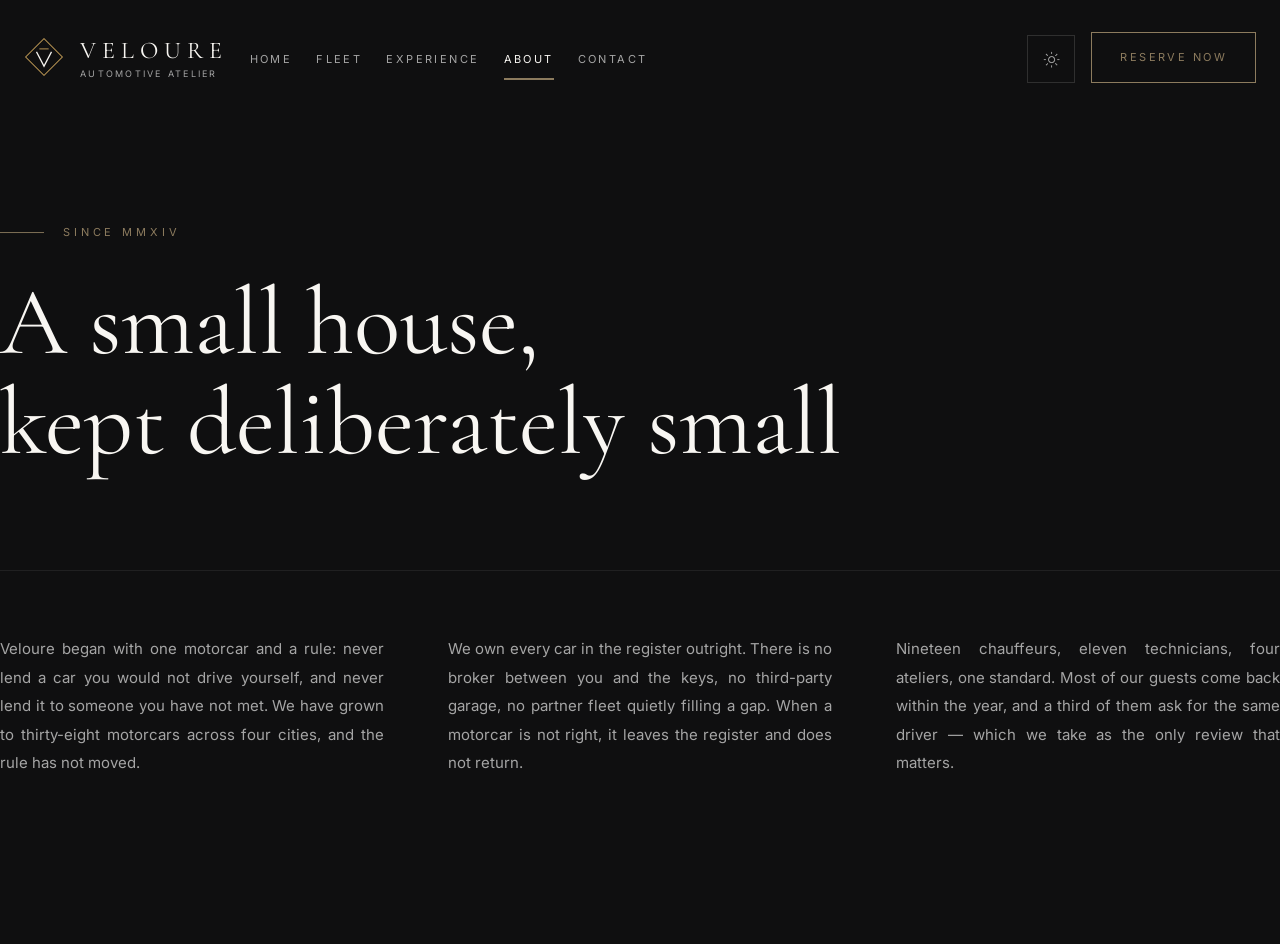
==== src/About.html @ b853f7d9 "Add About page with header, navigation, and introductory content" ====
<!doctype html>
<html lang="en">
  <head>
    <meta charset="UTF-8" />
    <meta name="viewport" content="width=device-width, initial-scale=1.0" />

    <link href="./output.css" rel="stylesheet" />

    <link rel="preconnect" href="https://fonts.googleapis.com" />
    <link rel="preconnect" href="https://fonts.gstatic.com" crossorigin />

    <link
      href="https://fonts.googleapis.com/css2?family=Cormorant+Garamond:ital,wght@0,300..700;1,300..700&family=Inter:ital,opsz,wght@0,14..32,100..900;1,14..32,100..900&display=swap"
      rel="stylesheet"
    />

    <title>Experience</title>
  </head>

  <body class="bg-background text-text font-Inter">
    <header
      class="relative min-h-[80vh] "
    >
      <div id="siteNav" class="site-nav">
        <div class="container mx-auto flex items-center px-6">
          <div class="logo">
            <a href="#" class="flex items-center gap-3 lg:gap-4">
              <img
                src="../assets/v-logo.png"
                alt="Veloure Logo"
                class="w-8 h-8 lg:w-10 lg:h-10"
              />

              <div class="flex flex-col">
                <span
                  class="font-display text-xl lg:text-2xl tracking-[0.25em] text-text"
                >
                  VELOURE
                </span>

                <span
                  class="text-[8px] lg:text-[9px] tracking-[0.25em] uppercase text-muted lg:pr-8"
                >
                  Automotive Atelier
                </span>
              </div>
            </a>
          </div>
          <nav class="hidden lg:block">
            <ul class="flex items-center gap-6">
              <li><a href="#" class="nav-link">Home</a></li>
              <li><a href="#" class="nav-link">Fleet</a></li>
              <li><a href="#" class="nav-link">Experience</a></li>
              <li><a href="#" class="nav-link nav-link-active">About</a></li>
              <li><a href="#" class="nav-link">Contact</a></li>
            </ul>
          </nav>
          <div class="flex items-center lg:items-end ml-auto">
            <button class="ml-4 lg:ml-12">
              <img
                src="../assets/bright-icon.png"
                alt=""
                class="w-10 h-10 lg:w-12 lg:h-12"
              />
            </button>

            <button class="ml-2 lg:hidden">
              <img src="../assets/v-menu.png" alt="Menu" class="w-10 h-10" />
            </button>

            <button
              class="hidden lg:block ml-4 text-line tracking-[0.22em] uppercase text-[11px] py-4 px-7 border border-line hover:bg-tint hover:scale-105 transition-transform duration-300"
            >
              Reserve Now
            </button>
          </div>
        </div>
      </div>

      <section
        class="hero container mx-auto flex flex-col text-text mt-48 lg:mt-56 px-6 xl:px-0"
      >
        <p class="text-[10px] sm:text-[11px] text-line uppercase pb-6 lg:pb-8">
          <span class="hidden sm:inline"> ———— </span>
          <span class="tracking-[0.2em] sm:tracking-[0.35em] sm:ml-4"
            >Since MMXIV</span
          >
        </p>

        <h1
          class="text-5xl sm:text-6xl md:text-7xl lg:text-8xl font-display leading-[1.05]"
        >
          A small house,
          <br />
          kept deliberately small
        </h1>

        <div
          class="grid gap-10 lg:gap-16 md:grid-cols-2 lg:grid-cols-3 mt-16 lg:mt-24 pt-14 lg:pt-16 border-t border-hair"
        >
          <p class="about-intro">
            Veloure began with one motorcar and a rule: never lend a car you
            would not drive yourself, and never lend it to someone you have not
            met. We have grown to thirty-eight motorcars across four cities, and
            the rule has not moved.
          </p>

          <p class="about-intro">
            We own every car in the register outright. There is no broker
            between you and the keys, no third-party garage, no partner fleet
            quietly filling a gap. When a motorcar is not right, it leaves the
            register and does not return.
          </p>

          <p class="about-intro md:col-span-2 lg:col-span-1">
            Nineteen chauffeurs, eleven technicians, four ateliers, one
            standard. Most of our guests come back within the year, and a third
            of them ask for the same driver — which we take as the only review
            that matters.
          </p>
        </div>
      </section>
    </header>
  </body>
</html>
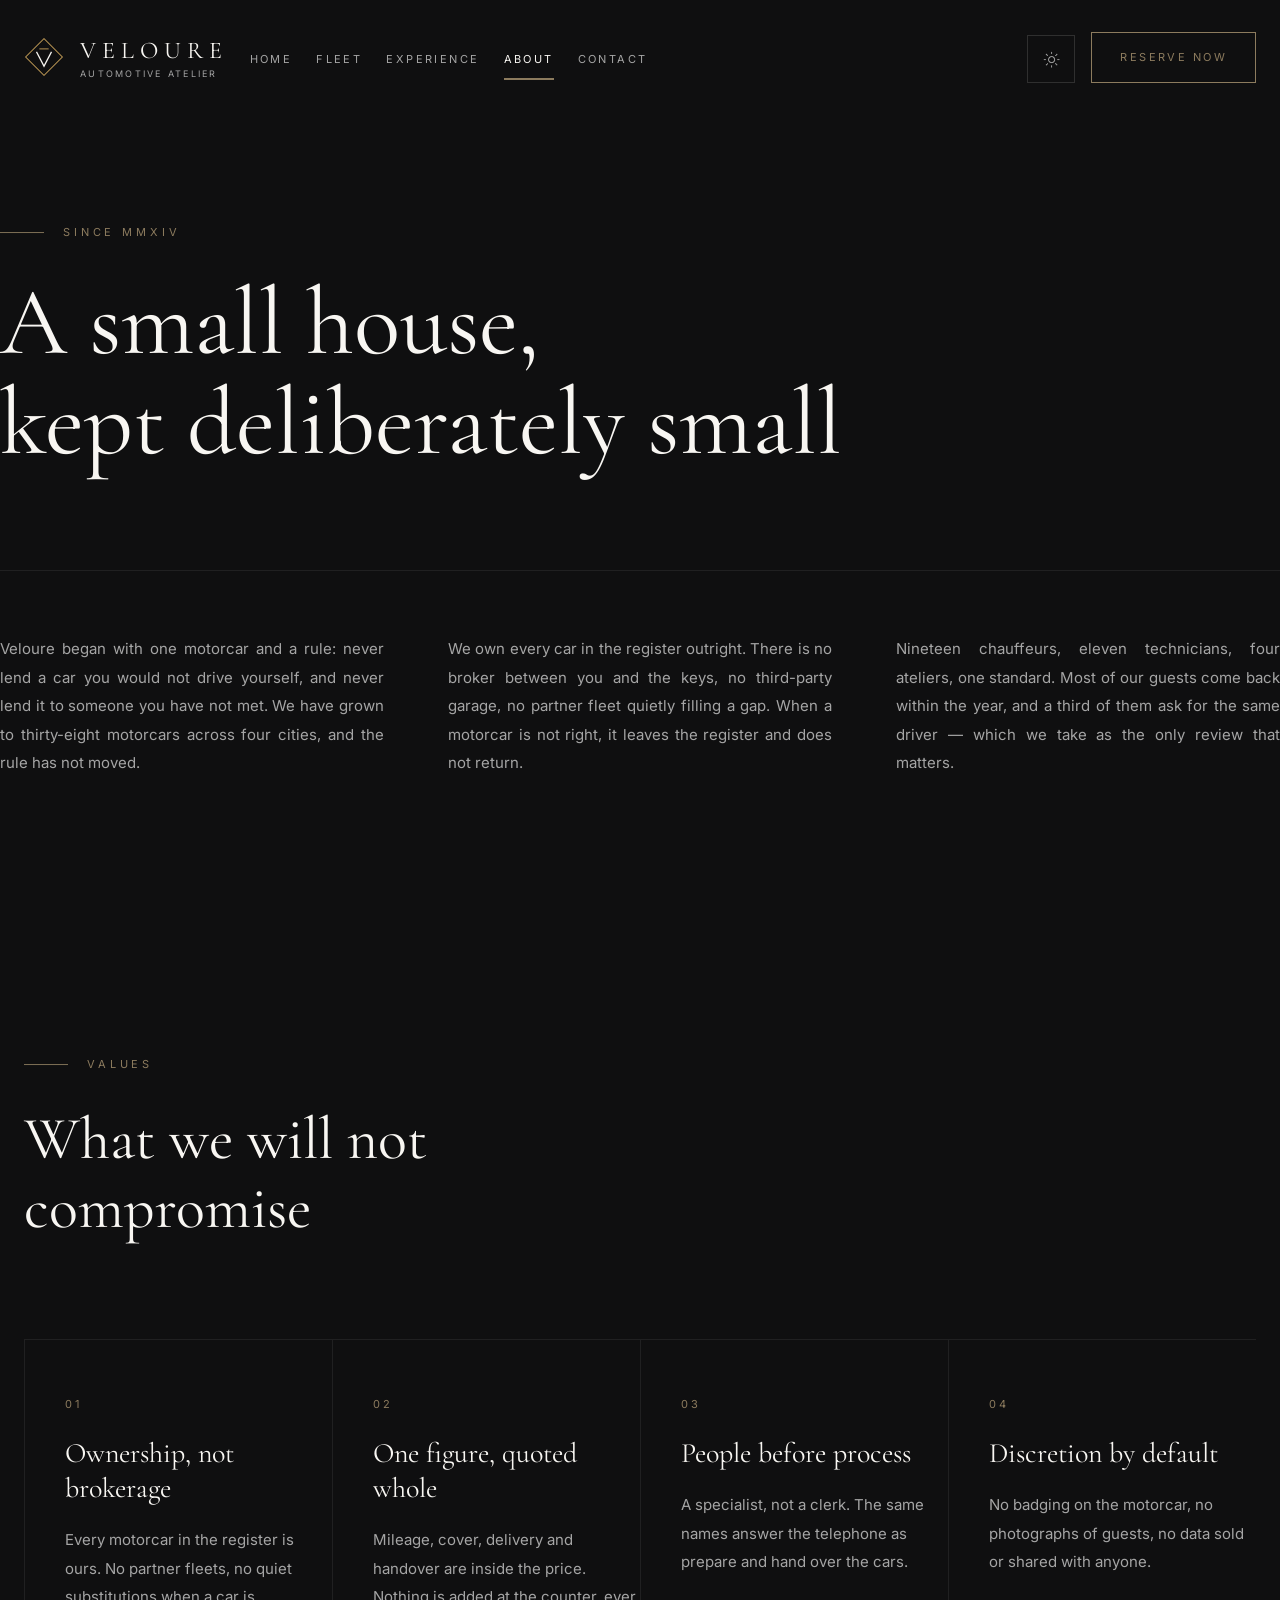
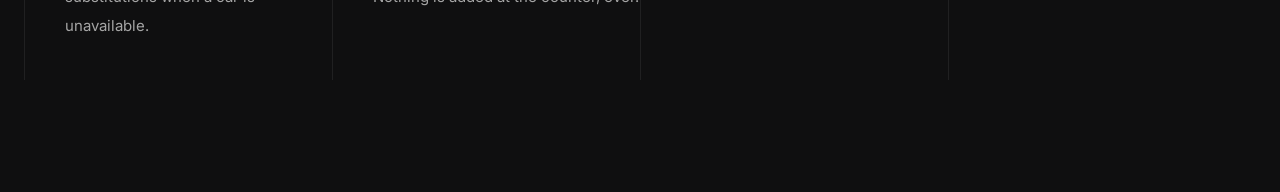
==== commit f7277d4e: "Add values section to About page" ====
--- a/src/About.html
+++ b/src/About.html
@@ -121,5 +121,64 @@
         </div>
       </section>
     </header>
+
+    <section class="values">
+      <div class="container mx-auto px-6 py-20 lg:py-28">
+        <p class="text-[10px] sm:text-[11px] text-line uppercase pb-6 lg:pb-8">
+          <span class="hidden sm:inline"> ———— </span>
+          <span class="tracking-[0.2em] sm:tracking-[0.35em] sm:ml-4"
+            >Values</span
+          >
+        </p>
+
+        <h2
+          class="font-display text-4xl sm:text-5xl lg:text-6xl leading-[1.15] max-w-2xl"
+        >
+          What we will not compromise
+        </h2>
+
+        <div class="grid sm:grid-cols-2 lg:grid-cols-4 mt-16 lg:mt-24">
+          <div class="value-card">
+            <p class="value-number">01</p>
+
+            <h3 class="value-title">Ownership, not brokerage</h3>
+
+            <p class="value-text">
+              Every motorcar in the register is ours. No partner fleets, no quiet substitutions when a car is unavailable.
+            </p>
+          </div>
+
+          <div class="value-card">
+            <p class="value-number">02</p>
+
+            <h3 class="value-title">One figure, quoted whole</h3>
+
+            <p class="value-text">
+              Mileage, cover, delivery and handover are inside the price. Nothing is added at the counter, ever.
+            </p>
+          </div>
+
+          <div class="value-card">
+            <p class="value-number">03</p>
+
+            <h3 class="value-title">People before process</h3>
+
+            <p class="value-text">
+              A specialist, not a clerk. The same names answer the telephone as prepare and hand over the cars.
+            </p>
+          </div>
+
+          <div class="value-card">
+            <p class="value-number">04</p>
+
+            <h3 class="value-title">Discretion by default</h3>
+
+            <p class="value-text">
+              No badging on the motorcar, no photographs of guests, no data sold or shared with anyone.
+            </p>
+          </div>
+        </div>
+      </div>
+    </section>
   </body>
 </html>
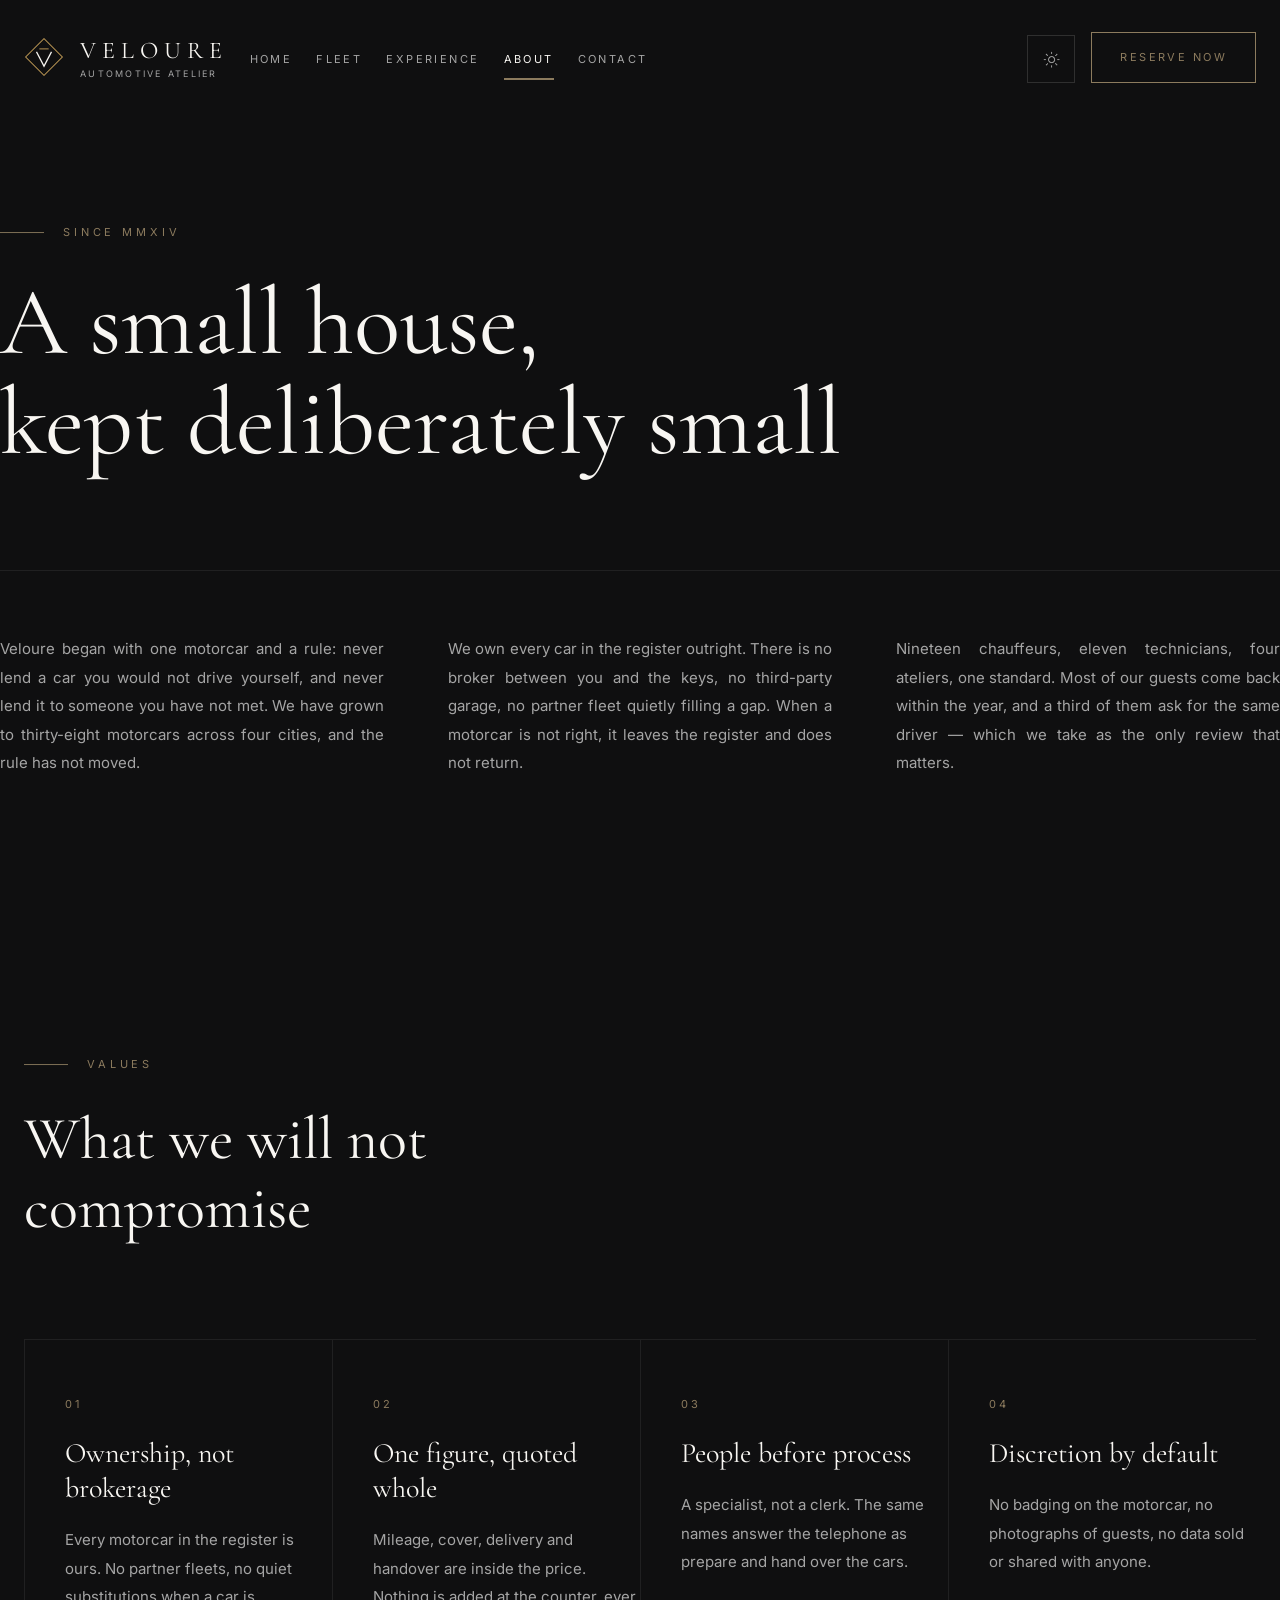
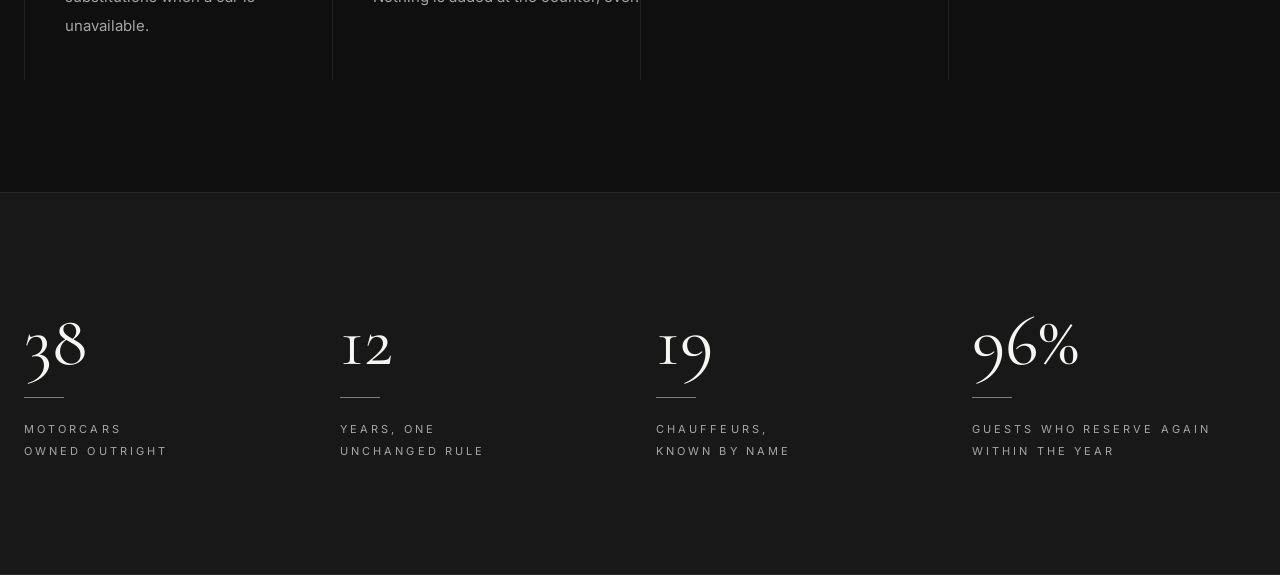
==== commit bf9e7326: "Add statistics section" ====
--- a/src/About.html
+++ b/src/About.html
@@ -180,5 +180,43 @@
         </div>
       </div>
     </section>
+
+    <section class="stats bg-surface border-y border-hair">
+      <div class="container mx-auto px-6 py-20 lg:py-28">
+        <div class="grid grid-cols-2 lg:grid-cols-4 gap-x-8 gap-y-14 lg:gap-y-0">
+          <div class="flex flex-col">
+            <p class="stat-figure">38</p>
+
+            <span class="stat-rule"></span>
+
+            <p class="stat-label">Motorcars<br />owned outright</p>
+          </div>
+
+          <div class="flex flex-col">
+            <p class="stat-figure">12</p>
+
+            <span class="stat-rule"></span>
+
+            <p class="stat-label">Years, one<br />unchanged rule</p>
+          </div>
+
+          <div class="flex flex-col">
+            <p class="stat-figure">19</p>
+
+            <span class="stat-rule"></span>
+
+            <p class="stat-label">Chauffeurs,<br />known by name</p>
+          </div>
+
+          <div class="flex flex-col">
+            <p class="stat-figure">96%</p>
+
+            <span class="stat-rule"></span>
+
+            <p class="stat-label">Guests who reserve again<br />within the year</p>
+          </div>
+        </div>
+      </div>
+    </section>
   </body>
 </html>
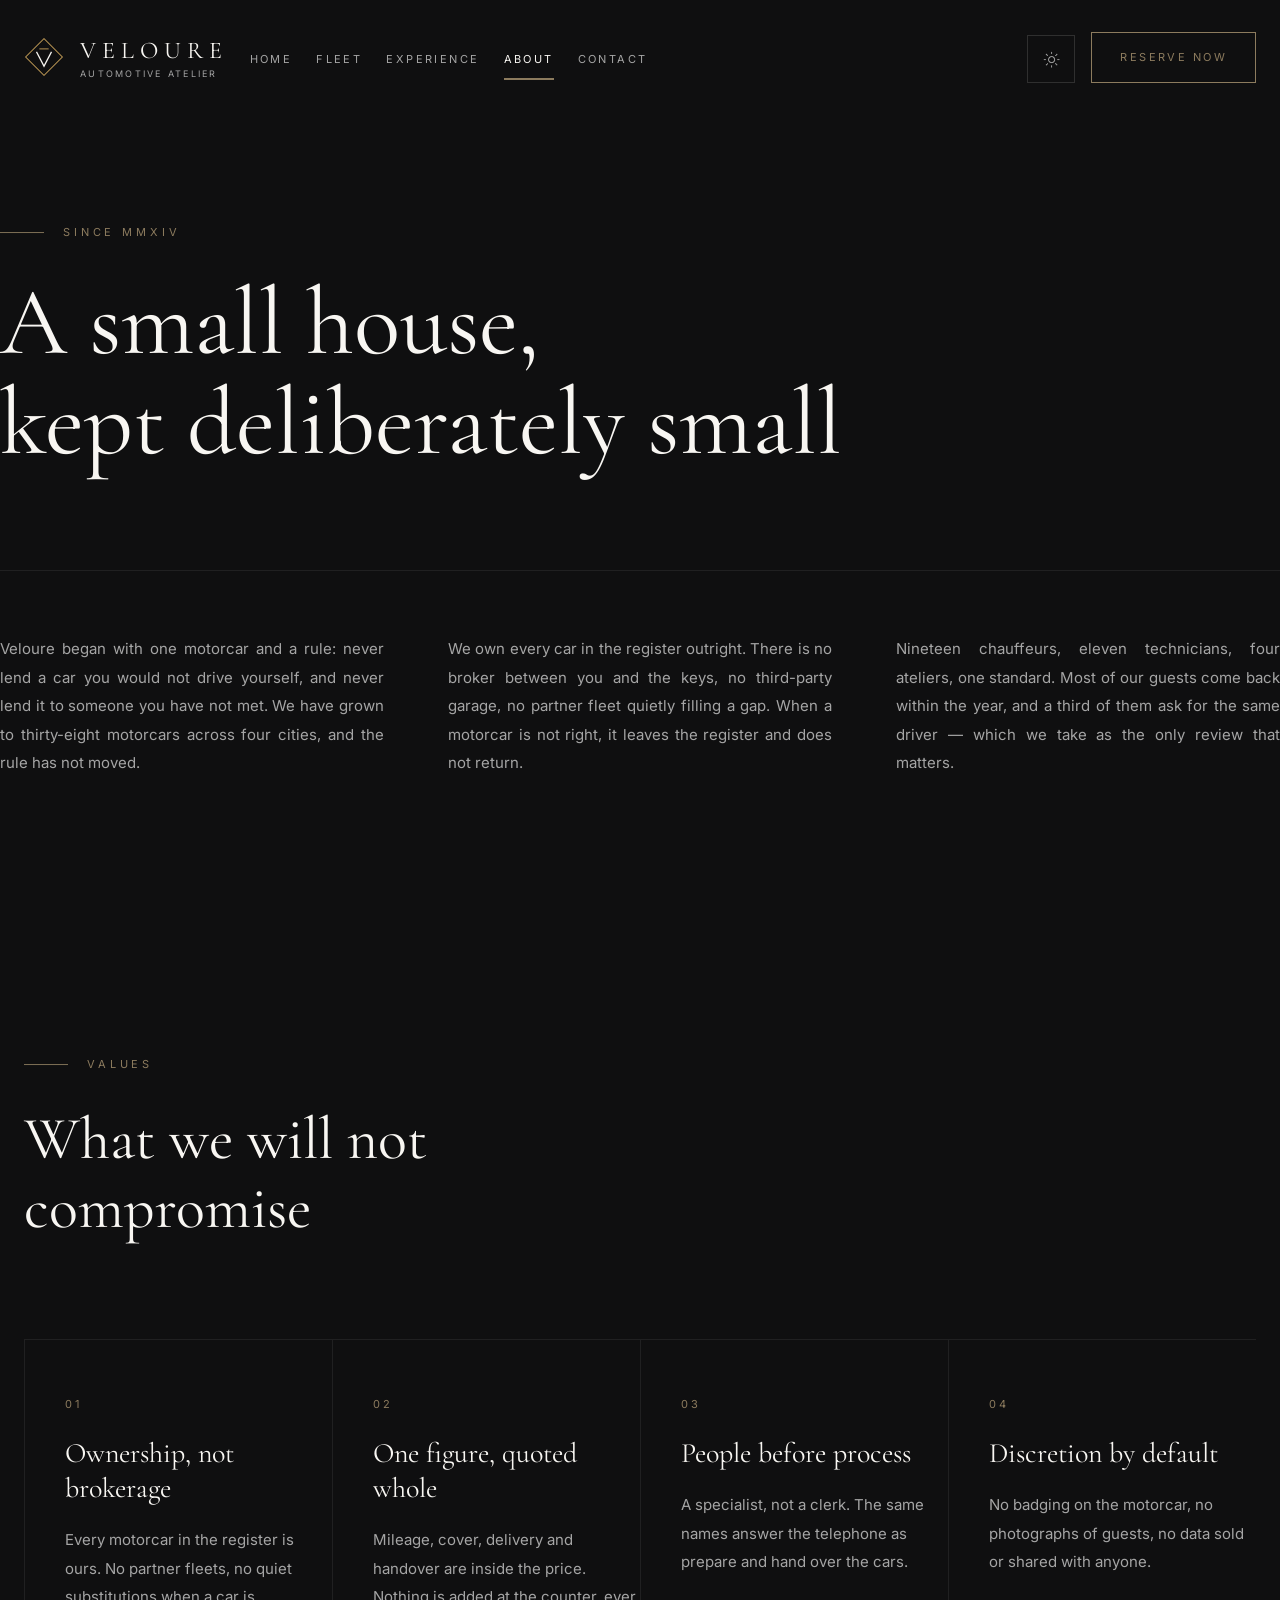
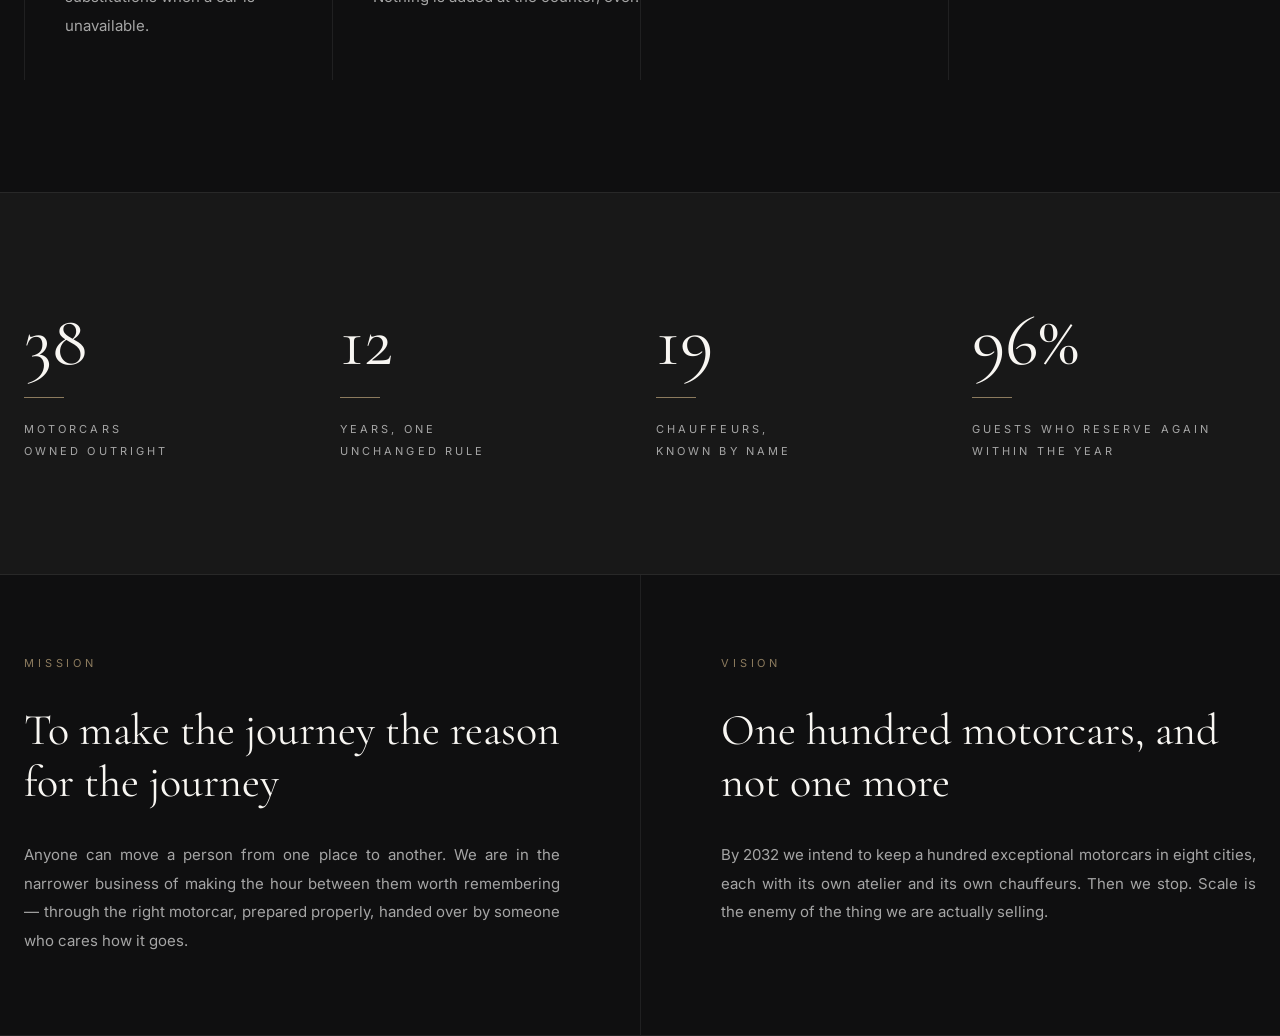
==== commit 28eb51d1: "Add mission and vision sections" ====
--- a/src/About.html
+++ b/src/About.html
@@ -218,5 +218,31 @@
         </div>
       </div>
     </section>
+
+    <section class="pillars border-b border-hair">
+      <div class="container mx-auto px-6">
+        <div class="grid lg:grid-cols-2">
+          <div class="pillar">
+            <p class="pillar-label">Mission</p>
+
+            <h2 class="pillar-title">To make the journey the reason for the journey</h2>
+
+            <p class="pillar-text">
+              Anyone can move a person from one place to another. We are in the narrower business of making the hour between them worth remembering — through the right motorcar, prepared properly, handed over by someone who cares how it goes.
+            </p>
+          </div>
+
+          <div class="pillar">
+            <p class="pillar-label">Vision</p>
+
+            <h2 class="pillar-title">One hundred motorcars, and not one more</h2>
+
+            <p class="pillar-text">
+              By 2032 we intend to keep a hundred exceptional motorcars in eight cities, each with its own atelier and its own chauffeurs. Then we stop. Scale is the enemy of the thing we are actually selling.
+            </p>
+          </div>
+        </div>
+      </div>
+    </section>
   </body>
 </html>
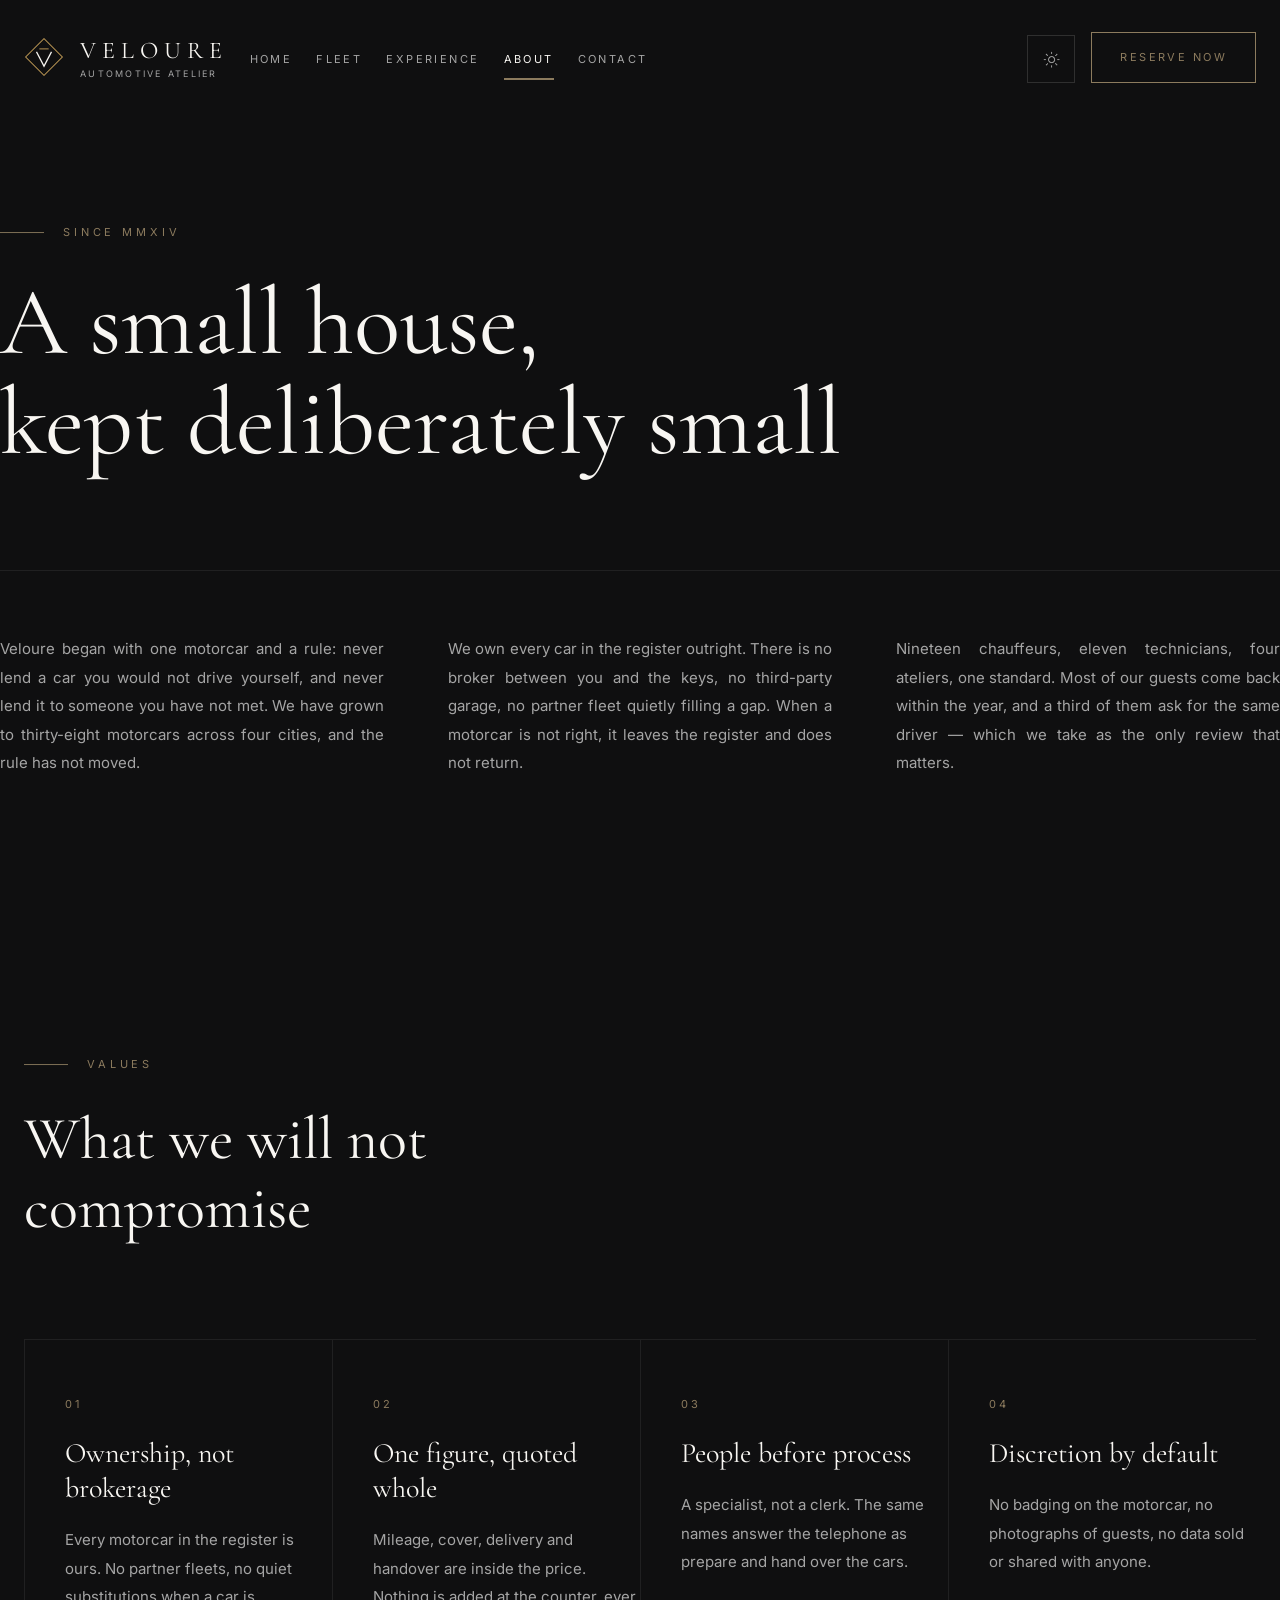
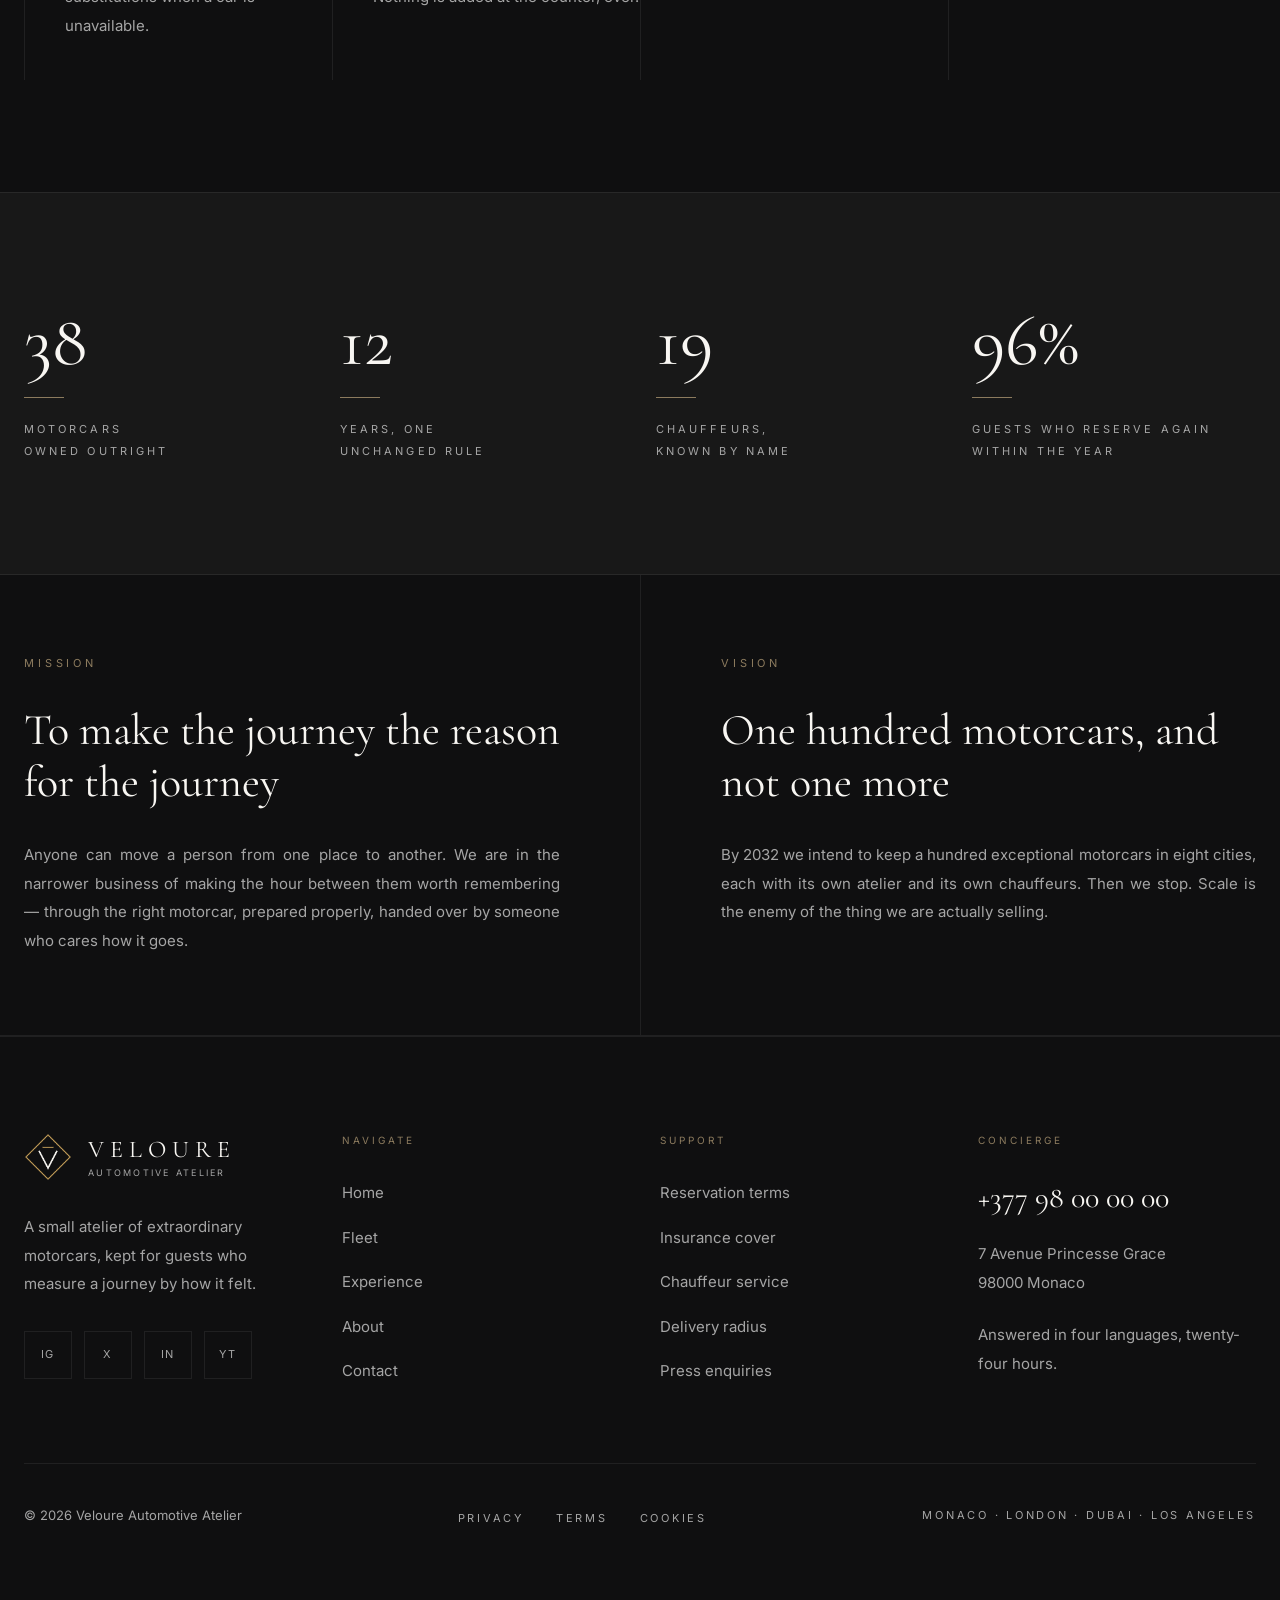
==== commit 74351ef2: "Update About page title and add footer section" ====
--- a/src/About.html
+++ b/src/About.html
@@ -14,7 +14,7 @@
       rel="stylesheet"
     />
 
-    <title>Experience</title>
+    <title>About Veloure</title>
   </head>
 
   <body class="bg-background text-text font-Inter">
@@ -244,5 +244,109 @@
         </div>
       </div>
     </section>
+
+            <footer class="border-t border-hair">
+      <div class="container mx-auto px-6 py-20 lg:py-24">
+        <div class="grid gap-14 sm:grid-cols-2 lg:grid-cols-4 lg:gap-10">
+          <div>
+            <a href="#" class="flex items-center gap-3 lg:gap-4">
+              <img
+                src="../assets/v-logo.png"
+                alt="Veloure Logo"
+                class="w-10 h-10 lg:w-12 lg:h-12"
+              />
+
+              <div class="flex flex-col">
+                <span
+                  class="font-display text-xl lg:text-2xl tracking-[0.25em] text-text"
+                >
+                  VELOURE
+                </span>
+
+                <span
+                  class="text-[8px] lg:text-[9px] tracking-[0.25em] uppercase text-muted"
+                >
+                  Automotive Atelier
+                </span>
+              </div>
+            </a>
+
+            <p class="text-[15px] leading-[1.9] text-muted pt-8">
+              A small atelier of extraordinary motorcars, kept for guests who
+              measure a journey by how it felt.
+            </p>
+
+            <ul class="flex items-center gap-3 pt-8">
+              <li><a href="#" class="footer-social" aria-label="Instagram">IG</a></li>
+              <li><a href="#" class="footer-social" aria-label="X">X</a></li>
+              <li><a href="#" class="footer-social" aria-label="LinkedIn">IN</a></li>
+              <li><a href="#" class="footer-social" aria-label="YouTube">YT</a></li>
+            </ul>
+          </div>
+
+          <div>
+            <h3 class="footer-heading">Navigate</h3>
+
+            <ul class="flex flex-col gap-5">
+              <li><a href="#" class="footer-link">Home</a></li>
+              <li><a href="#" class="footer-link">Fleet</a></li>
+              <li><a href="#" class="footer-link">Experience</a></li>
+              <li><a href="#" class="footer-link">About</a></li>
+              <li><a href="#" class="footer-link">Contact</a></li>
+            </ul>
+          </div>
+
+          <div>
+            <h3 class="footer-heading">Support</h3>
+
+            <ul class="flex flex-col gap-5">
+              <li><a href="#" class="footer-link">Reservation terms</a></li>
+              <li><a href="#" class="footer-link">Insurance cover</a></li>
+              <li><a href="#" class="footer-link">Chauffeur service</a></li>
+              <li><a href="#" class="footer-link">Delivery radius</a></li>
+              <li><a href="#" class="footer-link">Press enquiries</a></li>
+            </ul>
+          </div>
+
+          <div>
+            <h3 class="footer-heading">Concierge</h3>
+
+            <a
+              href="tel:+37798000000"
+              class="font-display text-2xl lg:text-3xl text-text hover:text-line transition-colors duration-300"
+            >
+              +377 98 00 00 00
+            </a>
+
+            <address class="not-italic text-[15px] leading-[1.9] text-muted pt-6">
+              7 Avenue Princesse Grace<br />
+              98000 Monaco
+            </address>
+
+            <p class="text-[15px] leading-[1.9] text-muted pt-6">
+              Answered in four languages, twenty-four hours.
+            </p>
+          </div>
+        </div>
+
+        <div
+          class="flex flex-col lg:flex-row lg:items-center lg:justify-between gap-8 border-t border-hair mt-16 lg:mt-20 pt-10"
+        >
+          <p class="text-[13px] text-muted">
+            &copy; 2026 Veloure Automotive Atelier
+          </p>
+
+          <ul class="flex flex-wrap items-center gap-8">
+            <li><a href="#" class="footer-legal">Privacy</a></li>
+            <li><a href="#" class="footer-legal">Terms</a></li>
+            <li><a href="#" class="footer-legal">Cookies</a></li>
+          </ul>
+
+          <p class="text-[11px] tracking-[0.25em] uppercase text-muted">
+            Monaco &middot; London &middot; Dubai &middot; Los Angeles
+          </p>
+        </div>
+      </div>
+    </footer>
   </body>
 </html>
